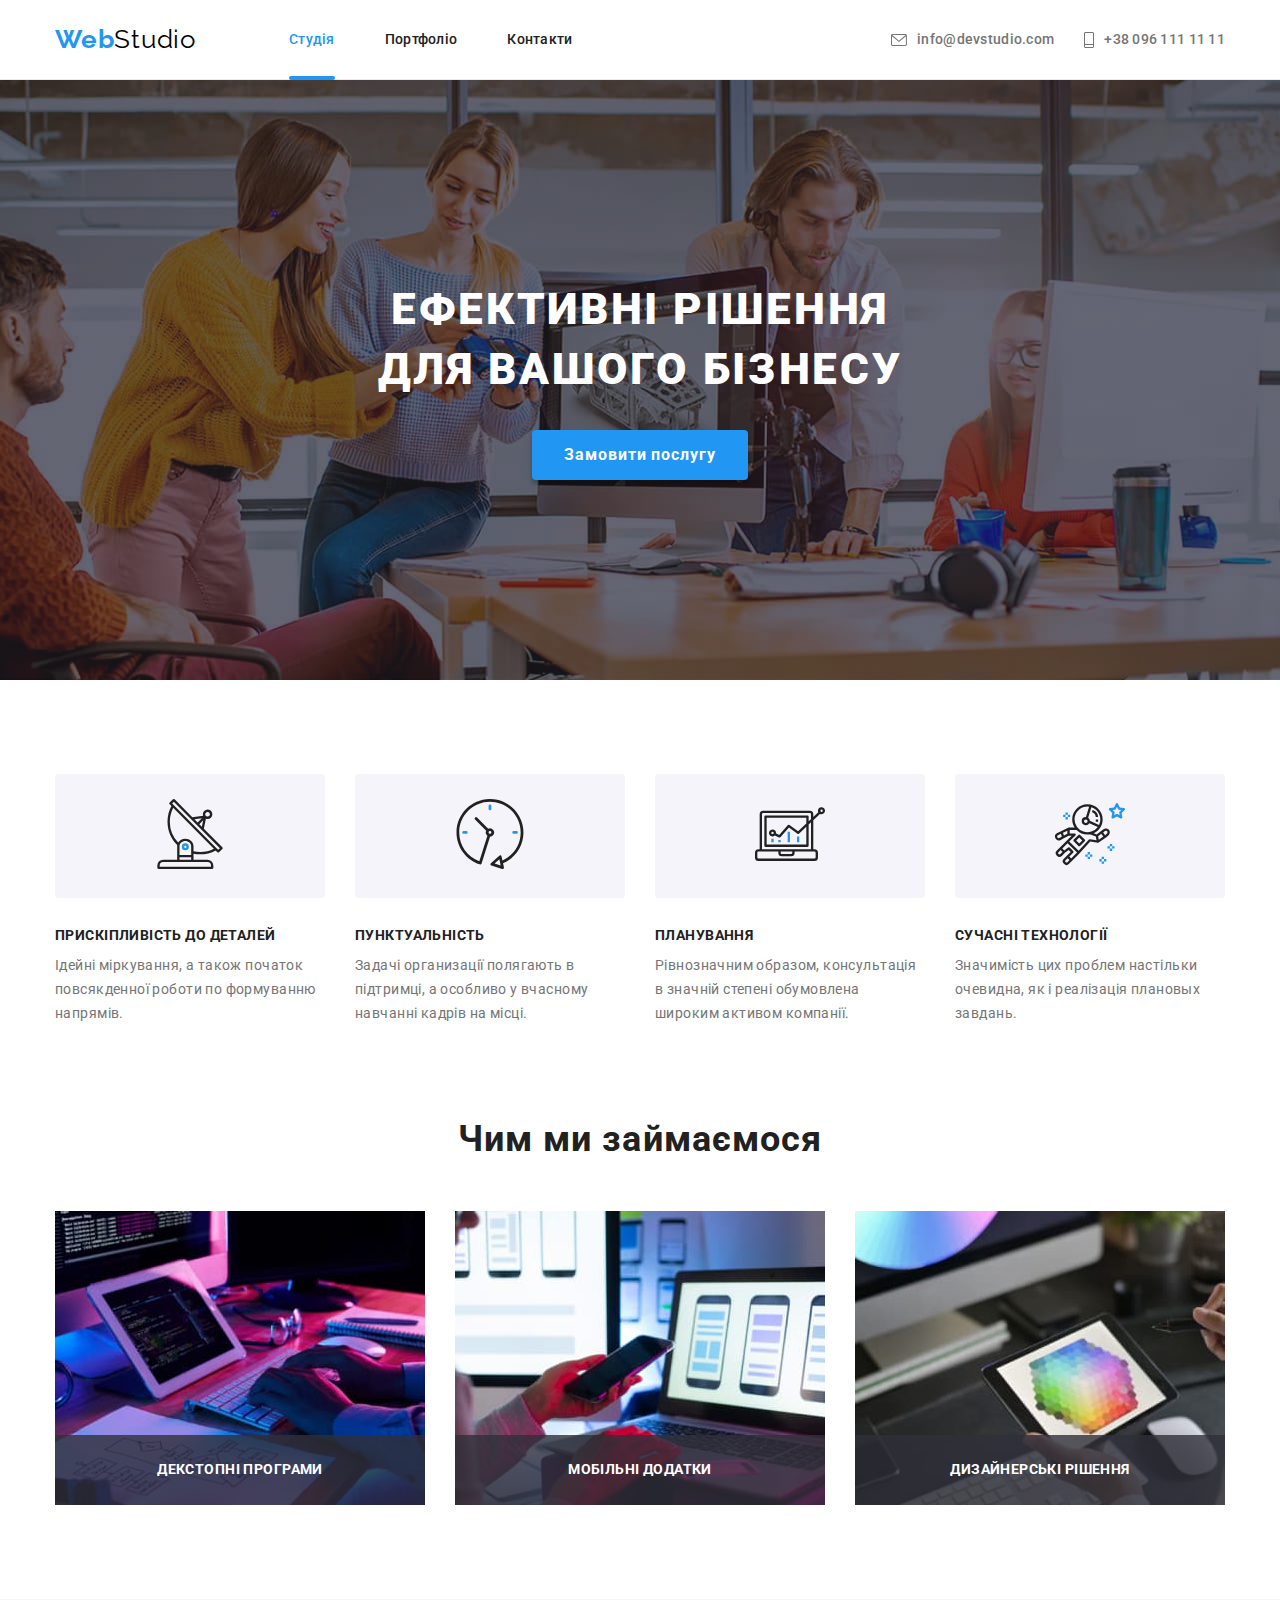
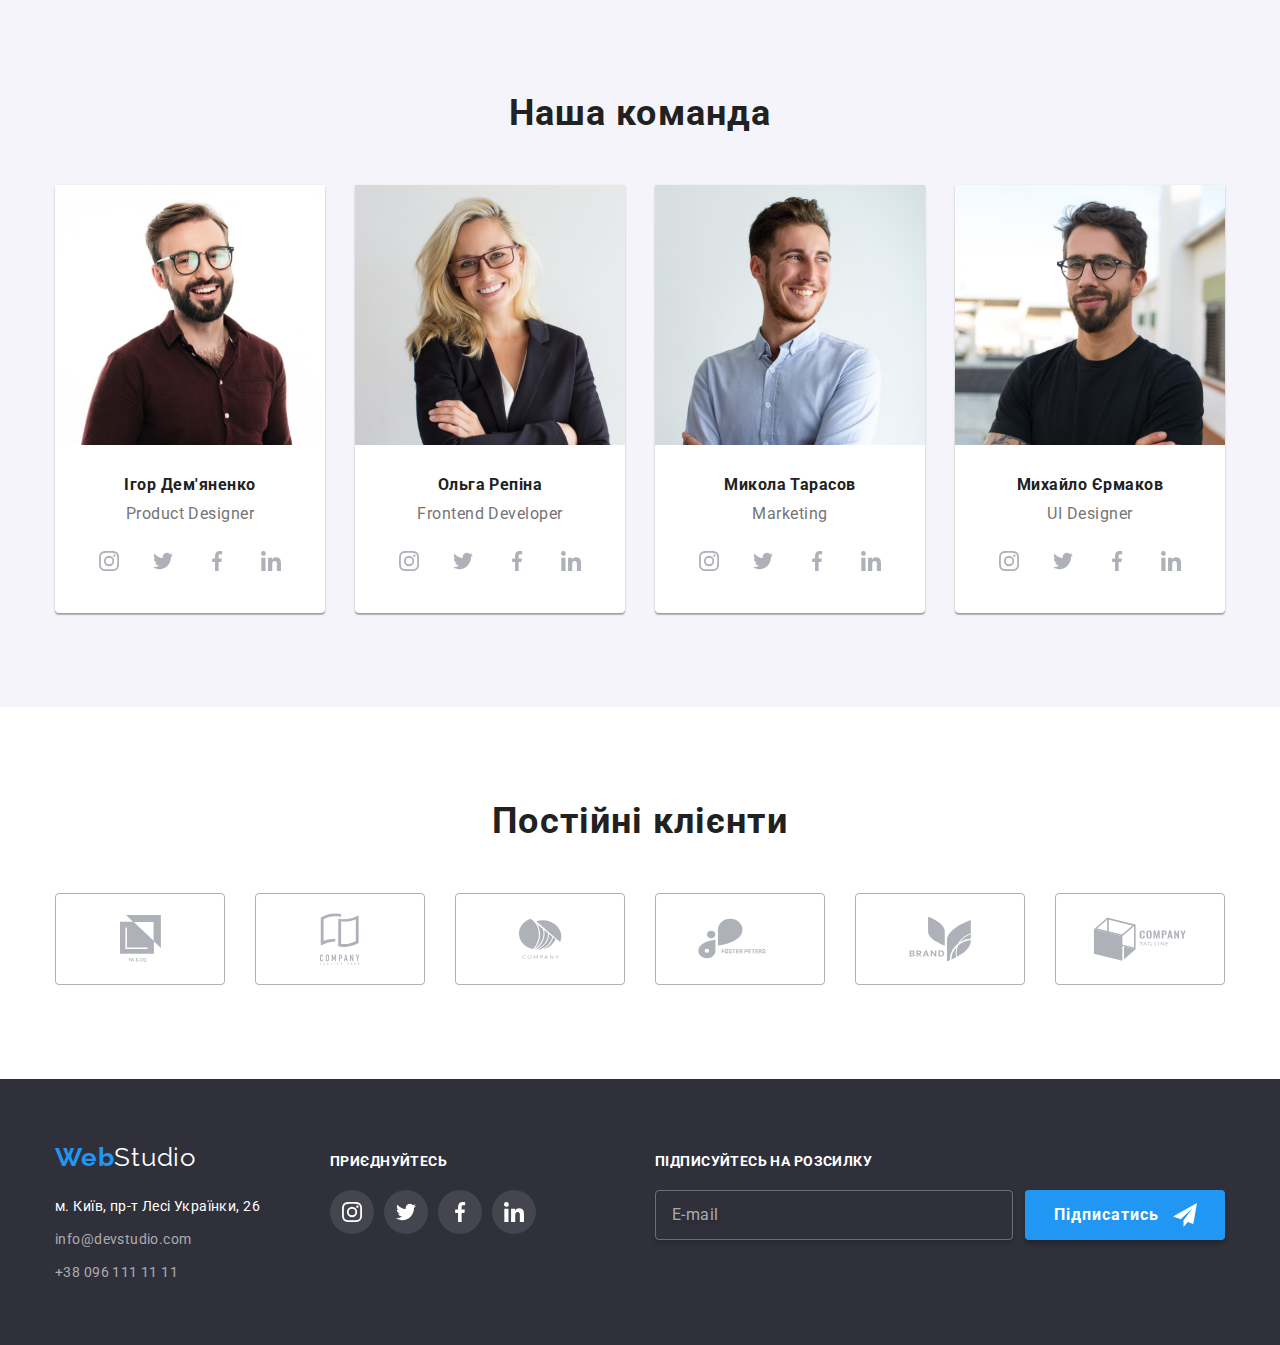
==== index.html @ 71d2a566 "Додавання стартових файлів проекту" ====
<!doctype html>
<html lang="uk-UA">
    <head>
        <meta charset="UTF-8">
        <meta name="viewport" content="width=device-width, initial-scale=1.0">
        <meta http-equiv="X-UA-Compatible" content="ie=edge">
        <title>Головна</title>
        <!--Імпорт шрифтів в HTML5-->
        <link rel="preconnect" href="https://fonts.googleapis.com">
        <link rel="preconnect" href="https://fonts.gstatic.com" crossorigin>
        <link href="https://fonts.googleapis.com/css2?family=Raleway:wght@700&family=Roboto:wght@400;500;700;900&display=swap"
              rel="stylesheet">
        <!--Імпорт зображення на шапку сайту-->
        <link rel="icon" href="./images/goit.jpg" type="image/jpg">
        <!--Підключення стилів-->
        <link rel="stylesheet" href="https://cdnjs.cloudflare.com/ajax/libs/modern-normalize/1.1.0/modern-normalize.min.css">
        <link rel="stylesheet" href="./styles/styles.css" type="text/css">
    </head>
    <!-- ДЗ №6 goit-markup-hw-06 -->

    <body class="body-general">

        <!--Хедер-->
        <header class="header-content">
            <!--Контейнер контенту - ширина 1200px-->
            <div class="container-content">
                <!--Обгортка для хедеру-->
                <div class="header-navigation">

                    <!--Блок навігації-->
                    <nav class="header-navigation">

                        <!--Логотип-->
                        <a class="header-logo" href="./"><span class="logo-prefix">Web</span>Studio</a>

                        <!--Навігація-->
                        <ul class="navigation-list">
                            <li class="navigation-item">
                                <a class="navigation-link current" href="./">Студія</a>
                            </li>
                            <li class="navigation-item">
                                <a class="navigation-link" href="./portfolio.html">Портфоліо</a>
                            </li>
                            <li class="navigation-item">
                                <a class="navigation-link" href="#">Контакти</a>
                            </li>
                        </ul>

                    </nav>

                    <!--Контакти-->
                    <ul class="header-contacts">
                        <li class="contact-item">
                            <a class="email-link" href="mailto:info@devstudio.com">
                                <svg class="contact-image" width="16px" height="12px">
                                    <use href="./images/icons.svg#envelope"></use>
                                </svg>
                                info@devstudio.com</a>
                        </li>
                        <li class="contact-item">
                            <a class="telephone-link" href="tel:380961111111">
                                <svg class="contact-image" width="10px" height="16px">
                                    <use href="./images/icons.svg#smartphone"></use>
                                </svg>
                                +38 096 111 11 11</a>
                        </li>
                    </ul>

                </div>
            </div>
        </header>

        <!--Контент-->
        <main class="main-content">

            <!--Замовлення-->
            <section class="section section-order">
                <!--Контейнер контенту - ширина 1200px-->
                <div class="container-content">

                        <h1 class="order-title">Ефективні рішення для вашого бізнесу</h1>

                        <button class="button" type="button" data-modal-open>Замовити послугу</button>

                </div>
            </section>

            <!--Про нас-->
            <section class="section">
                <!--Контейнер контенту - ширина 1200px-->
                <div class="container-content">

                    <!--Заголовок для секції-->
                    <h2 class="hidden-title">Цей заголовок схований</h2>

                    <!--Наші цілі-->
                    <ul class="box-list">
                        <li class="about-item">
                            <div class="about-box">
                                <svg class="about-image" width="70px" height="70px">
                                    <use href="./images/icons.svg#antenna"></use>
                                </svg>
                            </div>
                            <h3 class="about-title">Прискіпливість до деталей</h3>
                            <p class="about-text">
                                Ідейні міркування, а також початок повсякденної роботи по формуванню напрямів.
                            </p>
                        </li>
                        <li class="about-item">
                            <div class="about-box">
                                <svg class="about-image" width="70px" height="70px">
                                    <use href="./images/icons.svg#clock"></use>
                                </svg>
                            </div>
                            <h3 class="about-title">Пунктуальність</h3>
                            <p class="about-text">
                                Задачі организації полягають в підтримці, а особливо у вчасному навчанні кадрів на
                                місці.
                            </p>
                        </li>
                        <li class="about-item">
                            <div class="about-box">
                                <svg class="about-image" width="70px" height="70px">
                                    <use href="./images/icons.svg#diagram"></use>
                                </svg>
                            </div>
                            <h3 class="about-title">Планування</h3>
                            <p class="about-text">
                                Рівнозначним образом, консультація в значній степені обумовлена широким активом
                                компанії.
                            </p>
                        </li>
                        <li class="about-item">
                            <div class="about-box">
                                <svg class="about-image" width="70px" height="70px">
                                    <use href="./images/icons.svg#astronaut"></use>
                                </svg>
                            </div>
                            <h3 class="about-title">Сучасні технології</h3>
                            <p class="about-text">
                                Значимість цих проблем настільки очевидна, як і реалізація плановых завдань.
                            </p>
                        </li>
                    </ul>

                </div>
            </section>

            <!--Чим ми займаємося-->
            <section class="section section-our-work">
                <!--Контейнер контенту - ширина 1200px-->
                <div class="container-content">

                    <!--Заголовок для секції-->
                    <h2 class="work-title">Чим ми займаємося</h2>

                    <!--Наше покликання-->
                    <ul class="box-list">
                        <li class="work-item">
                            <img class="box-image" src="./images/image1.jpg" alt="Друк коду на клавіатурі"
                                 width="370" title="Втілюємо ваші мрії">
                            <h3 class="work-category">Декстопні програми</h3>
                        </li>
                        <li class="work-item">
                            <img class="box-image" src="./images/image2.jpg" alt="Звірка дизайну сторінки на смартфоні"
                                 width="370" title="Підтримуємо вас на вашому шляху">
                            <h3 class="work-category">Мобільні додатки</h3>
                        </li>
                        <li class="work-item">
                            <img class="box-image" src="./images/image3.jpg" alt="Вибір палітри кольорів на планшеті"
                                 width="370" title="Формуємо стратегію вашого успіху">
                            <h3 class="work-category">Дизайнерські рішення</h3>
                        </li>
                    </ul>

                </div>
            </section>

            <!--Наша команда-->
            <section class="section section-team">
                <!--Контейнер контенту - ширина 1200px-->
                <div class="container-content">

                    <!--Заголовок для секції-->
                    <h2 class="work-title">Наша команда</h2>

                    <!--Кадровий апарат-->
                    <ul class="box-list">

                        <li class="team-item">
                            <img class="box-image" src="./images/photo1.jpg" alt="Фото Ігор Дем'яненко"
                                 width="270" title="Ігор Дем'яненко">
                            <h3 class="team-name">Ігор Дем'яненко</h3>
                            <p class="team-name name-job">Product Designer</p>

                            <!--Соціальці мережі-->
                            <ul class="social-list">
                                <li class="social-item">
                                    <a class="social-link" href="#">
                                        <svg class="social-box" width="20px" height="20px">
                                            <use href="./images/icons.svg#instagram"></use>
                                        </svg>
                                    </a>
                                </li>
                                <li class="social-item">
                                    <a class="social-link" href="#">
                                        <svg class="social-box" width="20px" height="20px">
                                            <use href="./images/icons.svg#twitter"></use>
                                        </svg>
                                    </a>
                                </li>
                                <li class="social-item">
                                    <a class="social-link" href="#">
                                        <svg class="social-box" width="20px" height="20px">
                                            <use href="./images/icons.svg#facebook"></use>
                                        </svg>
                                    </a>
                                </li>
                                <li class="social-item">
                                    <a class="social-link" href="#">
                                        <svg class="social-box" width="20px" height="20px">
                                            <use href="./images/icons.svg#linkedin"></use>
                                        </svg>
                                    </a>
                                </li>
                            </ul>
                        </li>

                        <li class="team-item">
                            <img class="box-image" src="./images/photo2.jpg" alt="Фото Ольга Репіна"
                                 width="270" title="Ольга Репіна">
                            <h3 class="team-name">Ольга Репіна</h3>
                            <p class="team-name name-job">Frontend Developer</p>

                            <!--Соціальці мережі-->
                            <ul class="social-list">
                                <li class="social-item">
                                    <a class="social-link" href="#">
                                        <svg class="social-box" width="20px" height="20px">
                                            <use href="./images/icons.svg#instagram"></use>
                                        </svg>
                                    </a>
                                </li>
                                <li class="social-item">
                                    <a class="social-link" href="#">
                                        <svg class="social-box" width="20px" height="20px">
                                            <use href="./images/icons.svg#twitter"></use>
                                        </svg>
                                    </a>
                                </li>
                                <li class="social-item">
                                    <a class="social-link" href="#">
                                        <svg class="social-box" width="20px" height="20px">
                                            <use href="./images/icons.svg#facebook"></use>
                                        </svg>
                                    </a>
                                </li>
                                <li class="social-item">
                                    <a class="social-link" href="#">
                                        <svg class="social-box" width="20px" height="20px">
                                            <use href="./images/icons.svg#linkedin"></use>
                                        </svg>
                                    </a>
                                </li>
                            </ul>
                        </li>

                        <li class="team-item">
                            <img class="box-image" src="./images/photo3.jpg" alt="Фото Микола Тарасов"
                                 width="270" title="Микола Тарасов">
                            <h3 class="team-name">Микола Тарасов</h3>
                            <p class="team-name name-job">Marketing</p>

                            <!--Соціальці мережі-->
                            <ul class="social-list">
                                <li class="social-item">
                                    <a class="social-link" href="#">
                                        <svg class="social-box" width="20px" height="20px">
                                            <use href="./images/icons.svg#instagram"></use>
                                        </svg>
                                    </a>
                                </li>
                                <li class="social-item">
                                    <a class="social-link" href="#">
                                        <svg class="social-box" width="20px" height="20px">
                                            <use href="./images/icons.svg#twitter"></use>
                                        </svg>
                                    </a>
                                </li>
                                <li class="social-item">
                                    <a class="social-link" href="#">
                                        <svg class="social-box" width="20px" height="20px">
                                            <use href="./images/icons.svg#facebook"></use>
                                        </svg>
                                    </a>
                                </li>
                                <li class="social-item">
                                    <a class="social-link" href="#">
                                        <svg class="social-box" width="20px" height="20px">
                                            <use href="./images/icons.svg#linkedin"></use>
                                        </svg>
                                    </a>
                                </li>
                            </ul>
                        </li>

                        <li class="team-item">
                            <img class="box-image" src="./images/photo4.jpg" alt="Фото Михайло Єрмаков"
                                 width="270" title="Михайло Єрмаков">
                            <h3 class="team-name">Михайло Єрмаков</h3>
                            <p class="team-name name-job">UI Designer</p>

                            <!--Соціальці мережі-->
                            <ul class="social-list">
                                <li class="social-item">
                                    <a class="social-link" href="#">
                                        <svg class="social-box" width="20px" height="20px">
                                            <use href="./images/icons.svg#instagram"></use>
                                        </svg>
                                    </a>
                                </li>
                                <li class="social-item">
                                    <a class="social-link" href="#">
                                        <svg class="social-box" width="20px" height="20px">
                                            <use href="./images/icons.svg#twitter"></use>
                                        </svg>
                                    </a>
                                </li>
                                <li class="social-item">
                                    <a class="social-link" href="#">
                                        <svg class="social-box" width="20px" height="20px">
                                            <use href="./images/icons.svg#facebook"></use>
                                        </svg>
                                    </a>
                                </li>
                                <li class="social-item">
                                    <a class="social-link" href="#">
                                        <svg class="social-box" width="20px" height="20px">
                                            <use href="./images/icons.svg#linkedin"></use>
                                        </svg>
                                    </a>
                                </li>
                            </ul>
                        </li>

                    </ul>

                </div>
            </section>

            <!--Клієнти-->
            <section class="section">
                <!--Контейнер контенту - ширина 1200px-->
                <div class="container-content">

                    <!--Заголовок для секції-->
                    <h2 class="work-title">Постійні клієнти</h2>

                    <!--Клієнтура-->
                    <ul class="box-list">
                        <li class="client-item">
                            <a class="client-link" href="#">
                                <svg class="client-logo" width="41px" height="47px">
                                    <use href="./images/icons.svg#yaco"></use>
                                </svg>
                            </a>
                        </li>
                        <li class="client-item">
                            <a class="client-link" href="#">
                                <svg class="client-logo" width="40px" height="52px">
                                    <use href="./images/icons.svg#companytaglinehere"></use>
                                </svg>
                            </a>
                        </li>
                        <li class="client-item">
                            <a class="client-link" href="#">
                                <svg class="client-logo" width="44px" height="41px">
                                    <use href="./images/icons.svg#company"></use>
                                </svg>
                            </a>
                        </li>
                        <li class="client-item">
                            <a class="client-link" href="#">
                                <svg class="client-logo" width="84px" height="41px">
                                    <use href="./images/icons.svg#fosterpeters"></use>
                                </svg>
                            </a>
                        </li>
                        <li class="client-item">
                            <a class="client-link" href="#">
                                <svg class="client-logo" width="63px" height="46px">
                                    <use href="./images/icons.svg#brand"></use>
                                </svg>
                            </a>
                        </li>
                        <li class="client-item">
                            <a class="client-link" href="#">
                                <svg class="client-logo" width="94px" height="44px">
                                    <use href="./images/icons.svg#companytagline"></use>
                                </svg>
                            </a>
                        </li>
                    </ul>

                </div>
            </section>

        </main>

        <!--Футер-->
        <footer class="footer-content">
            <!--Контейнер контенту - ширина 1200px-->
            <div class="container-content">
                <!--Обгортка для футера-->
                <div class="footer-box">

                    <!--Блок для логотипу та адреси футера-->
                    <div class="footer-contact">

                        <!--Логотип футера-->
                        <a class="header-logo footer-logo" href="./"><span class="logo-prefix">Web</span>Studio</a>

                        <!--Адреса футера-->
                        <address class="footer-address">
                            <ul class="address-list">
                                <li class="address-item">
                                    <a class="address-link" href="https://bit.ly/3pXMvUd" target="_blank"
                                       rel="noopener noreferrer">м. Київ, пр-т Лесі Українки, 26</a>
                                </li>
                                <li class="address-item">
                                    <a class="email-link footer-email" href="mailto:info@devstudio.com">info@devstudio.com</a>
                                </li>
                                <li class="address-item">
                                    <a class="telephone-link footer-telephone" href="tel:380961111111">+38 096 111 11 11</a>
                                </li>
                            </ul>
                        </address>

                    </div>


                    <!--Приєднуйтесь-->
                    <div class="join-box">

                        <h3 class="join-title">Приєднуйтесь</h3>

                        <!--Приєднуйтесь - Соціальці мережі-->
                        <ul class="social-list">
                            <li class="social-item">
                                <a class="social-link join" href="#">
                                    <svg class="social-box" width="20px" height="20px">
                                        <use href="./images/icons.svg#instagram"></use>
                                    </svg>
                                </a>
                            </li>
                            <li class="social-item">
                                <a class="social-link join" href="#">
                                    <svg class="social-box" width="20px" height="20px">
                                        <use href="./images/icons.svg#twitter"></use>
                                    </svg>
                                </a>
                            </li>
                            <li class="social-item">
                                <a class="social-link join" href="#">
                                    <svg class="social-box" width="20px" height="20px">
                                        <use href="./images/icons.svg#facebook"></use>
                                    </svg>
                                </a>
                            </li>
                            <li class="social-item">
                                <a class="social-link join" href="#">
                                    <svg class="social-box" width="20px" height="20px">
                                        <use href="./images/icons.svg#linkedin"></use>
                                    </svg>
                                </a>
                            </li>
                        </ul>

                    </div>

                    <!--Підписуйтесь на розсилку-->
                    <div class="subscription-box">

                        <h3 class="join-title">Підписуйтесь на розсилку</h3>

                        <!--Форма на розсилку-->
                        <form class="subscription-form" action="#" method="post">
                            <label class="hidden-title" for="subscription-email">Введіть email:</label>
                            <input class="subscription-email" type="email" name="subscription-email" id="subscription-email" placeholder="E-mail" required>
                            <button class="button subscription-button" type="submit">Підписатись
                                <svg class="subscription-image" width="24px" height="24px">
                                    <use href="./images/icons.svg#send"></use>
                                </svg>
                            </button>

                        </form>

                    </div>

                </div>
            </div>
        </footer>

        <!--Бекдроп-->
        <div class="backdrop is-hidden" data-modal>

            <!--Модальне вікно-->
            <div class="modal-box" data-box>

                <!--Контент модального вікна-->
                <button class="button-close" title="Закрити" data-modal-close>
                    <svg class="button-close-image" width="11px" height="11px">
                        <use href="./images/icons.svg#close"></use>
                    </svg>
                </button>

                <p class="modal-title">Залишіть свої дані, ми вам перезвонимо</p>

                <!--Форма модального вікна-->
                <form class="modal-form" action="#" method="post" autocomplete="off">

                    <label class="modal-label" for="modal-name">Ім'я</label>
                    <div class="modal-input">
                        <input class="modal-name" type="text" id="modal-name" name="user-name" required>
                        <svg class="modal-input-image" width="12px" height="12px">
                            <use href="./images/icons.svg#person"></use>
                        </svg>
                    </div>

                    <label class="modal-label" for="modal-phone">Телефон</label>
                    <div class="modal-input">
                        <input class="modal-phone" type="tel" id="modal-phone" name="user-phone" required>
                        <svg class="modal-input-image" width="14px" height="14px">
                            <use href="./images/icons.svg#phone"></use>
                        </svg>
                    </div>

                    <label class="modal-label" for="modal-email">Пошта</label>
                    <div class="modal-input">
                        <input class="modal-email" type="email" id="modal-email" name="user-email" required autocomplete="on">
                        <svg class="modal-input-image" width="16px" height="12px">
                            <use href="./images/icons.svg#email"></use>
                        </svg>
                    </div>

                    <label class="modal-label" for="modal-comment">Коментарі</label>
                    <textarea class="modal-comment" id="modal-comment" name="user-comment" placeholder="Введіть текст"></textarea>

                    <label class="modal-label-conditions" for="modal-conditions">

                        <input class="modal-conditions" type="checkbox" id="modal-conditions" value="conditions" name="user-conditions">

                        <div class="conditions-box"></div>

                        <svg class="modal-conditions-image" width="13px" height="10px">
                            <use href="./images/icons.svg#check"></use>
                        </svg>

                        <span class="modal-conditions-title">Погоджуюсь із розсилкою та приймаю</span>

                        <a class="modal-conditions-link" href="#">Умови договору</a>

                    </label>

                    <button class="button modal-button" type="submit" name="form-modal-button">Відправити</button>

                </form>

            </div>

        </div>

        <script src="./js/modal.js"></script>

    </body>

</html>
---- styles/styles.css ----
:root {
    /*Кольори для фону секцій*/
    --primary-section-fon: #2F303A;
    --secondary-section-fon: #F5F4FA;
    --social-fon: rgba(255, 255, 255, 0.1);
    --overlay-fon: rgba(33, 150, 243, 0.9);

    /*Кольори для контенту*/
    --content-color: #FFFFFF;

    /*Кольори рамок*/
    --border-header-color: #ECECEC;
    --border-content-color: #EEEEEE;
    --border-subscription-email: rgba(255, 255, 255, 0.3);
    --modal-form: rgba(33, 33, 33, 0.2);

    /*Кольори тексту*/
    --logo-color: #000000;
    --primary-text-color: #212121;
    --secondary-text-color: #757575;
    --footer-text-color: rgba(255, 255, 255, 0.6);
    --icon-social: #afb1b8;
    --modal-placeholder: rgba(117, 117, 117, 0.5);

    /*Кольори блоків, ефектів ховера і фокусу*/
    --general-color: #2196F3;
    --focus-color: #188ce8;
    --gradient-color-1: #104970;
    --gradient-color-2: #a9a9ad;

    /*Кольори тіней та затемнень*/
    --shadow-button: rgba(0, 0, 0, 0.25);
    --main-shadow-button: rgba(0, 0, 0, 0.15);
    --box-shadow-1: rgba(0, 0, 0, 0.12);
    --box-shadow-2: rgba(0, 0, 0, 0.14);
    --box-shadow-3: rgba(0, 0, 0, 0.2);
    --box-shadow-4: rgba(0, 0, 0, 0.1);
    --box-shadow-5: rgba(0, 0, 0, 0.8);
    --box-shadow-6: rgba(0, 0, 0, 0.06);
    --box-shadow-7: rgba(0, 0, 0, 0.16);
    --box-shadow-8: rgba(47, 48, 58, 0.4);
    --box-shadow-9: rgba(47, 48, 58, 0.8);
}

/*Обнулення стилів браузера*/
html {
    box-sizing: border-box;
}

*,
*::after,
*::before {
    box-sizing: inherit;
    margin: 0;
}

h1,
h2,
h3,
h4,
h5,
h6,
p {
    margin: 0;
}

a {
    text-decoration: none;
    color: inherit;
}

ul {
    list-style: none;
    padding: 0;
    margin: 0;
}

img {
    display: block;
    max-width: 100%;
    height: auto;
}

address {
    font-style: normal;
}

/*Головний шрифт*/
body {
    font-family: 'Roboto', sans-serif;
    font-weight: 500;
    font-size: 14px;
    line-height: 1.14;
    letter-spacing: 0.02em;
}

/* Фон сторінки */
.body-general {
    background-color: var(--content-color);
    color: var(--primary-text-color);
}

/*Контейнер контенту - ширина 1200px*/
.container-content {
    max-width: 1200px;
    padding: 0 15px;
    margin: 0 auto;
}

/*Хедер*/
.header-content {
    /*height: 80px;*/
    background-color: var(--content-color);
    border-bottom: 1px solid var(--border-header-color);
}

/*Обгортка для хедеру та блок навігації*/
.header-navigation {
    display: flex;
    align-items: center;
}

/*Логотип*/
.header-logo {
    display: inline-block;
    font-family: 'Raleway', sans-serif;
    font-weight: 400;
    font-size: 26px;
    line-height: 1.4;
    letter-spacing: 0.03em;
    color: var(--logo-color);
    transition-property: transform;
    transition-duration: 250ms;
    transition-timing-function:
        cubic-bezier(0.4, 0, 0.2, 1);
}

.logo-prefix {
    font-weight: 700;
    line-height: 1.2;
    color: var(--general-color);
}

.header-logo:focus {
    /*outline: none;*/
    transform: scale(1.1);
}

.header-logo:hover {
    transform: scale(1.2);
}

/*Навігація*/
.navigation-list {
    display: flex;
    margin-left: 93px;
}

.navigation-item + .navigation-item {
    margin-left: 50px;
}

.navigation-link {
    display: block;
    position: relative;
    color: var(--primary-text-color);
    padding: 32px 0 31px;
    transition-property: color;
    transition-duration: 250ms;
    transition-timing-function:
        cubic-bezier(0.4, 0, 0.2, 1);
}

/*Декоративний елемент*/
.navigation-link::before {
    content: '';
    position: absolute;
    right: 0;
    bottom: -1px;
    height: 4px;
    width: 0;
    background-color: var(--general-color);
    border-radius: 2px;
    transition-property: width background-color;
    transition-duration: 250ms;
    transition-timing-function:
        cubic-bezier(0.4, 0, 0.2, 1);
}

.current {
    color: var(--general-color);
    transition-property: color;
    transition-duration: 250ms;
    transition-timing-function:
        cubic-bezier(0.4, 0, 0.2, 1);
}

/*Декоративний елемент*/
.current::after {
    content: '';
    position: absolute;
    left: 0;
    bottom: -1px;
    height: 4px;
    width: 100%;
    background-color: var(--general-color);
    border-radius: 2px;
    transition-property: background-color;
    transition-duration: 250ms;
    transition-timing-function:
            cubic-bezier(0.4, 0, 0.2, 1);
}

.navigation-link:focus,
.current:focus {
    color: var(--focus-color);
}

.navigation-link:hover,
.current:hover {
    color: var(--general-color);
}

.navigation-link:focus::before {
    left: 0;
    width: 100%;
    background-color: var(--focus-color);
}

.navigation-link:hover::before {
    left: 0;
    width: 100%;
    background-color: var(--general-color);
}

.current:focus::after {
    background-color: var(--focus-color);
}

.current:hover::after {
    background-color: var(--general-color);
}

/*Контакти*/
.header-contacts {
    display: flex;
    margin-left: auto;
}

.contact-item + .contact-item {
    margin-left: 30px;
}

.email-link,
.telephone-link {
    display: flex;
    position: relative;
    padding: 32px 0 31px;
    align-items: center;
    color: var(--secondary-text-color);
    transition-property: color fill;
    transition-duration: 250ms;
    transition-timing-function:
        cubic-bezier(0.4, 0, 0.2, 1);
}

/*Декоративний елемент*/
/* .email-link::before,
.telephone-link::before {
    content: '';
    position: absolute;
    right: 0;
    bottom: -1px;
    height: 4px;
    width: 0;
    background-color: var(--general-color);
    border-radius: 2px;
    transition-property: width;
    transition-duration: 250ms;
    transition-timing-function:
        cubic-bezier(0.4, 0, 0.2, 1);
}

.email-link:focus::before,
.telephone-link:focus::before {
    left: 0;
    width: 100%;
    background-color: var(--focus-color);
}

.email-link:hover::before,
.telephone-link:hover::before {
    left: 0;
    width: 100%;
    background-color: var(--general-color);
} */

.contact-image {
    display: inline-block;
    margin-right: 10px;
    fill: currentColor;
}

.email-link:focus,
.telephone-link:focus {
    color: var(--focus-color);
    fill: currentColor;
}

.email-link:hover,
.telephone-link:hover {
    color: var(--general-color);
    fill: currentColor;
}

/*Контент*/
.main-content {
    background-color: inherit;
}

.section {
    padding: 94px 0;
}

/*Замовлення*/
.section-order {
    /*height: 600px;*/
    padding: 200px 0;
    text-align: center;
    background-color: var(--primary-section-fon);
    background-image:
        linear-gradient(to right,
            var(--box-shadow-8),
            var(--box-shadow-8)),
        url("../images/photo.jpg");
    background-position: center;
    background-repeat: no-repeat;
}

.order-title {
    margin: 0 auto 30px;
    max-width: 600px;
    font-weight: 900;
    font-size: 44px;
    line-height: 1.36;
    letter-spacing: 0.06em;
    text-transform: uppercase;
    color: var(--content-color);
}

.button {
    background: var(--general-color);
    padding: 10px 32px;
    border: 0;
    border-radius: 4px;
    font-family: inherit;
    font-weight: 700;
    font-size: 16px;
    line-height: 1.88;
    letter-spacing: 0.06em;
    color: var(--content-color);
    box-shadow:
        0 4px 4px var(--shadow-button);
    user-select: none;
    cursor: pointer;
    transition-property: background-color box-shadow text-shadow;
    transition-duration: 250ms;
    transition-timing-function:
        cubic-bezier(0.4, 0, 0.2, 1);
}

.button:focus,
.button:hover {
    background: var(--focus-color);
    box-shadow:
        0 4px 4px var(--main-shadow-button);
}

.button:hover {
    background-image:
        linear-gradient(var(--general-color),
            var(--gradient-color-1));
}

.button:active {
    background-image:
        linear-gradient(var(--general-color),
            var(--gradient-color-1));
    box-shadow:
        inset 4px 4px 8px var(--main-shadow-button),
        inset -4px 4px 4px var(--main-shadow-button),
        inset 4px -4px 4px var(--main-shadow-button),
        inset -4px -4px 4px var(--main-shadow-button);
    text-shadow:
        4px 4px 4px var(--main-shadow-button),
        -4px 4px 4px var(--main-shadow-button),
        4px -4px 4px var(--main-shadow-button),
        -4px -4px 4px var(--main-shadow-button);
}

/*Про нас*/

/*Заголовок для секції*/
.hidden-title {
    position: absolute;
    width: 1px;
    height: 1px;
    margin: -1px;
    border: 0;
    padding: 0;
    white-space: nowrap;
    clip-path: inset(100%);
    clip: rect(0 0 0 0);
    overflow: hidden;
}

/*Наші цілі*/
.box-list {
    display: flex;
    flex-wrap: wrap;
    margin: -15px;
}

.about-item {
    max-width: 270px;
    margin: 15px;
}

.about-box {
    /*height: 120px;*/
    background-color: var(--secondary-section-fon);
    border-radius: 4px;
    padding: 25px 0;
    margin-bottom: 30px;
    text-align: center;
}

.about-image {
    display: inline;
}

.about-title {
    margin-bottom: 10px;
    font-size: inherit;
    line-height: inherit;
    letter-spacing: 0.03em;
    text-transform: uppercase;
}

.about-text {
    font-weight: 400;
    line-height: 1.71;
    letter-spacing: 0.03em;
    color: var(--secondary-text-color);
}

/*Чим ми займаємося*/
.section-our-work {
    padding-top: 0;
    padding-bottom: 94px;
}

/*Заголовок для секції*/
.work-title {
    margin-bottom: 50px;
    font-size: 36px;
    line-height: 1.16;
    letter-spacing: 0.03em;
    text-align: center;
}

/*Наше покликання*/
.work-item {
    position: relative;
    max-width: 370px;
    margin: 15px;
}

.box-image {
    display: block;
    width: 100%;
}

.work-category {
    position: absolute;
    bottom: 0;
    height: 70px;
    width: 100%;
    padding: 27px 0;
    text-transform: uppercase;
    text-align: center;
    font-size: 14px;
    line-height: 1.14;
    letter-spacing: 0.03em;
    color: var(--content-color);
    background-color: var(--box-shadow-9);
}

/*Наша команда*/
.section-team {
    background-color: var(--secondary-section-fon);
}

/*Кадровий апарат*/
.team-item {
    max-width: 270px;
    margin: 15px;
    background-color: var(--content-color);
    box-shadow:
        0 1px 3px var(--box-shadow-1),
        0 1px 1px var(--box-shadow-2),
        0 2px 1px var(--box-shadow-3);
    border-radius: 0 0 4px 4px;
}

.team-name {
    padding-top: 30px;
    padding-bottom: 10px;
    text-align: center;
    font-size: 16px;
    line-height: 1.19;
    letter-spacing: 0.03em;
    color: var(--primary-text-color);
}

.name-job {
    padding-top: 0;
    padding-bottom: 16px;
    font-weight: 400;
    color: var(--secondary-text-color);
}

/*Соціальці мережі*/
.social-list {
    display: flex;
    justify-content: center;
    margin-bottom: 30px;
}

.social-item {
    display: flex;
    width: 44px;
    height: 44px;
}

.social-item + .social-item {
    margin-left: 10px;
}

.social-link {
    display: flex;
    width: 100%;
    height: 100%;
    border-radius: 50%;
    color: var(--icon-social);
    justify-content: center;
    align-items: center;
    cursor: pointer;
    transition-property: color background-color;
    transition-duration: 250ms;
    transition-timing-function:
        cubic-bezier(0.4, 0, 0.2, 1);
}

.social-link:hover,
.social-link:focus {
    background-color: var(--focus-color);
    color: var(--content-color);
}

.social-link:hover {
    background-color: var(--general-color);
}

.social-box {
    display: block;
    fill: currentColor;
    transition-property: fill;
    transition-duration: 250ms;
    transition-timing-function:
        cubic-bezier(0.4, 0, 0.2, 1);
}

.social-box:hover,
.social-box:focus {
    fill: currentColor;
}

/*Клієнти*/

/*Клієнтура*/

.client-item {
    display: block;
    width: 170px;
    height: 92px;
    margin: 15px;
}

.client-link {
    display: flex;
    width: 100%;
    height: 100%;
    border: 1px solid var(--icon-social);
    border-radius: 4px;
    color: var(--icon-social);
    justify-content: center;
    align-items: center;
    transition-property: color;
    transition-duration: 250ms;
    transition-timing-function:
        cubic-bezier(0.4, 0, 0.2, 1);
}

.client-link:focus {
    border: 1px solid var(--focus-color);
    color: var(--focus-color);
}

.client-link:hover {
    border: 1px solid var(--general-color);
    color: var(--general-color);
}

.client-logo {
    display: block;
    fill: currentColor;
}

.client-logo:hover,
.client-logo:focus {
    fill: currentColor;
}

/*Секція постерів*/

/*Фільтр*/
.filter-list {
    display: flex;
    flex-wrap: wrap;
    justify-content: center;
    margin-bottom: 50px;
}

.filter-item:not(:last-child) {
    margin-right: 8px;
}

.filter-button {
    background-image:
        linear-gradient(var(--secondary-section-fon),
            var(--gradient-color-2));
    padding: 6px 22px;
    font-weight: inherit;
    line-height: 1.62;
    letter-spacing: 0.03em;
    color: var(--primary-text-color);
    box-shadow: none;
    transition-property: background-image color box-shadow text-shadow;
    transition-duration: 250ms;
    transition-timing-function:
        cubic-bezier(0.4, 0, 0.2, 1);
}

.cheсked {
    background: var(--focus-color);
    color: var(--content-color);
}

.filter-button:focus,
.filter-button:hover {
    color: var(--content-color);
    box-shadow:
        0px 3px 1px var(--box-shadow-4),
        0px 1px 2px var(--box-shadow-5),
        0px 2px 2px var(--box-shadow-1);
}

.filter-button:active {
    box-shadow:
        0 4px 4px var(--main-shadow-button),
        inset 4px 4px 4px var(--main-shadow-button),
        inset -4px 4px 4px var(--main-shadow-button),
        inset 4px -4px 4px var(--main-shadow-button),
        inset -4px -4px 4px var(--main-shadow-button);
    color: var(--content-color);
}

/*Постери*/
.poster-item {
    /*max-width: 370px;*/
    width: calc((100% - 90px) / 3);
    margin: 15px;
    background-color: var(--content-color);
    border-bottom:
        1px solid var(--border-content-color);
    cursor: pointer;
    transition-property: box-shadow;
    transition-duration: 250ms;
    transition-timing-function:
        cubic-bezier(0.4, 0, 0.2, 1);
}

.poster-item:hover {
    box-shadow:
        0 1px 1px var(--box-shadow-1),
        0 4px 4px var(--box-shadow-6),
        1px 4px 6px var(--box-shadow-7);
}

.poster-overlay {
    position: relative;
    overflow: hidden;
}

.poster-title {
    position: absolute;
    top: 0;
    left: 0;
    width: 100%;
    height: 100%;
    padding: 63px 24px;
    background-color: var(--overlay-fon);
    font-weight: 400;
    font-size: 18px;
    line-height: 1.56;
    letter-spacing: 0.03em;
    color: var(--content-color);
    transition-property: transform;
    transition-duration: 250ms;
    transition-timing-function:
        cubic-bezier(0.4, 0, 0.2, 1);
    transform: translateY(100%);
}

.poster-item:hover .poster-title {
    transform: translateY(0);
}

.poster-text {
    border-left: 1px solid var(--border-content-color);
    border-right: 1px solid var(--border-content-color);
    padding: 20px 23px 19px;
}

.poster-name {
    margin: 0 0 4px;
    font-size: 18px;
    line-height: 2;
    letter-spacing: 0.06em;
    color: var(--primary-text-color);
}

.poster-category {
    font-weight: 400;
    font-size: 16px;
    line-height: 1.87;
    letter-spacing: 0.03em;
    color: var(--secondary-text-color);
}

/*Футер*/
.footer-content {
    /*height: 252px;*/
    background-color: var(--primary-section-fon);
    padding: 60px 0;
}

/*Обгортка для футера*/
.footer-box {
    display: flex;
    align-items: baseline;
}

/*Блок для логотипу та адреси футера*/
.footer-contact,
.footer-address {
    display: block;
}

/*Логотип футера*/
.footer-logo {
    color: var(--content-color);
}

.footer-logo + .footer-address {
    margin-top: 20px;
}

/*Адреса футера*/
.address-list {
    display: flex;
    flex-direction: column;
}

.address-item+.address-item {
    margin-top: 9px;
}

.address-link,
.footer-email,
.footer-telephone {
    font-weight: 400;
    line-height: 1.71;
    letter-spacing: 0.03em;
    color: var(--content-color);
    transition-property: color;
    transition-duration: 250ms;
    transition-timing-function:
            cubic-bezier(0.4, 0, 0.2, 1);
}

.footer-email,
.footer-telephone {
    display: inline;
    padding: 0;
    color: var(--footer-text-color);
}

.address-link:focus,
.footer-email:focus,
.footer-telephone:focus {
    color: var(--focus-color);
}

.address-link:hover,
.footer-email:hover,
.footer-telephone:hover {
    color: var(--general-color);
}

/*Приєднуйтесь*/
.join-box {
    margin-left: 70px;
}

.join-title {
    font-size: 14px;
    letter-spacing: 0.03em;
    color: var(--content-color);
    text-transform: uppercase;
    margin-bottom: 20px;
}

/*Приєднуйтесь - Соціальці мережі*/
.join {
    background-color: var(--social-fon);
    color: var(--content-color);
}

/*Підписуйтесь на розсилку*/
.subscription-box {
    margin-left: auto;
}

/*Форма на розсилку*/
.subscription-form {
    /*width: 570px;*/
    display: flex;
}

.subscription-email + .subscription-button {
    margin-left: 12px;
}

.subscription-email {
    outline: transparent;
    width: 358px;
    height: 50px;
    padding: 15px 16px;
    font-size: 16px;
    line-height: 1.25;
    letter-spacing: 0.03em;
    color: var(--content-color);
    background-color: transparent;
    border: 1px solid var(--border-subscription-email);
    border-radius: 4px;
    box-shadow: 0px 4px 4px var(--main-shadow-button);
    text-shadow: 0px 4px 4px var(--main-shadow-button);
    transition-property: color border;
    transition-duration: 250ms;
    transition-timing-function:
        cubic-bezier(0.4, 0, 0.2, 1);
}

.subscription-email::placeholder {
    color: var(--footer-text-color);
}

.subscription-email:focus {
    border: 1px solid var(--general-color);
    border-radius: 4px;
    caret-color: var(--general-color);
    color: var(--general-color);
}

.subscription-button {
    display: flex;
    justify-content: space-between;
    align-items: center;
    width: 200px;
    padding: 10px 28px 10px 29px;
    /*box-shadow: 0px 4px 4px var(--main-shadow-button);*/
}

.subscription-image {
    display: inline-block;
    fill: currentColor;
}

/*Бекдроп*/
.backdrop {
    position: fixed;
    top: 0;
    left: 0;
    width: 100vw;
    height: 100vh;
    background: var(--box-shadow-3);
    opacity: 1;
    transition-property: opacity;
    transition-duration: 250ms;
    transition-timing-function:
        cubic-bezier(0.4, 0, 0.2, 1);
}

.is-hidden {
    /*visibility: hidden;*/
    opacity: 0;
    pointer-events: none;
}

/*Модальне вікно*/
.modal-box {
    position: absolute;
    width: 528px;
    /*height: 581px;*/
    padding: 40px;
    left: 50%;
    top: 50%;
    transform: translate(-50%, -50%) scale(1);
    background-color: var(--content-color);
    box-shadow:
        0px 1px 3px var(--box-shadow-1),
        0px 1px 1px var(--box-shadow-2),
        0px 2px 1px var(--box-shadow-3);
    border-radius: 4px;
    transition-property: transform;
    transition-duration: 250ms;
    transition-timing-function:
        cubic-bezier(0.4, 0, 0.2, 1);
}

.is-hidden .modal-box {
    transform: translate(-50%, -50%) scale(0);
}

/*Контент модального вікна*/
.button-close {
    position: absolute;
    top: 8px;
    right: 8px;
    width: 30px;
    height: 30px;
    background: var(--content-color);
    border: 1px solid var(--box-shadow-4);
    border-radius: 50%;
    cursor: pointer;
    user-select: none;
    display: flex;
    justify-content: center;
    align-items: center;
    color: var(--logo-color);
}

.button-close-image {
    display: block;
    width: 11px;
    height: 11px;
    fill: currentColor;
    transition-property: fill;
    transition-duration: 250ms;
    transition-timing-function:
        cubic-bezier(0.4, 0, 0.2, 1);
}

.button-close:focus .button-close-image,
.button-close:hover .button-close-image {
    fill: var(--general-color);
}

.modal-title {
    text-align: center;
    font-size: 20px;
    line-height: 1.15;
    letter-spacing: 0.03em;
    color: var(--primary-text-color);
    margin-bottom: 12px;
}

/*Форма модального вікна*/
.modal-form {
    width: 100%;
    display: flex;
    flex-direction: column;
    align-items: center;
}

.modal-label {
    display: block;
    width: 100%;
    margin-bottom: 4px;
    font-weight: 400;
    font-size: 12px;
    line-height: 1.17;
    letter-spacing: 0.01em;
    color: var(--secondary-text-color);
}

.modal-input {
    position: relative;
    width: 100%;
    margin-bottom: 10px;
}

.modal-name,
.modal-phone,
.modal-email,
.modal-comment {
    width: 100%;
    height: 40px;
    padding: 12px 16px 12px 42px;
    border: 1px solid var(--modal-form);
    border-radius: 4px;
    font-size: 14px;
    line-height: 1.14;
    letter-spacing: 0.01em;
    color: var(--primary-text-color);
    transition-property: color, border;
    transition-duration: 250ms;
    transition-timing-function:
        cubic-bezier(0.4, 0, 0.2, 1);
}

.modal-input-image {
    position: absolute;
    top: 50%;
    left: 5%;
    transform: translate(-50%, -50%);
    fill: currentColor;
    transition-property: fill;
    transition-duration: 250ms;
    transition-timing-function:
        cubic-bezier(0.4, 0, 0.2, 1);
}

.modal-comment {
    width: 100%;
    height: 120px;
    padding: 12px 16px;
    margin-bottom: 20px;
    resize: none;
}

.modal-comment::placeholder {
    font-size: 14px;
    line-height: 1.14;
    letter-spacing: 0.01em;
    color: var(--modal-placeholder);
}

.modal-name:focus,
.modal-phone:focus,
.modal-email:focus,
.modal-comment:focus {
    outline: transparent;
    border: 1px solid var(--general-color);
    border-radius: 4px;
    caret-color: var(--general-color);
    color: var(--general-color);
}

.modal-name:focus + .modal-input-image,
.modal-phone:focus + .modal-input-image,
.modal-email:focus + .modal-input-image {
    fill: var(--general-color);
}

.modal-label-conditions {
    position: relative;
    margin: 0 auto 30px;
    padding-left: 23px;
    padding-top: 2px;
    color: var(--secondary-text-color);
    cursor: pointer;
    user-select: none;
}

.modal-conditions {
    position: absolute;
    width: 1px;
    height: 1px;
    margin: -1px;
    border: 0;
    padding: 0;
    clip: rect(0 0 0 0);
    overflow: hidden;
}

.conditions-box {
    position: absolute;
    width: 16px;
    height: 15px;
    border: 2px solid var(--primary-text-color);
    border-radius: 3px;
    left: 8px;
    top: 50%;
    transform: translate(-50%, -50%);
    transition-property: background-color, border;
    transition-duration: 250ms;
    transition-timing-function:
        cubic-bezier(0.4, 0, 0.2, 1);
}

.modal-conditions-image {
    position: absolute;
    left: 8px;
    top: 50%;
    transform: translate(-50%, -50%);
    fill: transparent;
    transition-property: fill;
    transition-duration: 250ms;
    transition-timing-function:
        cubic-bezier(0.4, 0, 0.2, 1);
}

.modal-conditions:focus +
.conditions-box {
    border: 2px solid var(--general-color);
}

.modal-conditions:checked:focus +
.conditions-box {
    border: 2px solid var(--focus-color);
    background-color: var(--focus-color);
}

.modal-conditions:checked +
.conditions-box {
    border: 2px solid var(--general-color);
    background-color: var(--general-color);
}

.modal-conditions:checked ~
.modal-conditions-image {
    fill: var(--content-color);
}

.modal-conditions-title {
    font-weight: 400;
    line-height: 1.71;
    letter-spacing: 0.03em;
}

.modal-conditions-link {
    position: relative;
    color: var(--general-color);
}

.modal-conditions-link:after {
    position: absolute;
    content: '';
    left: 0;
    bottom: 0.11em;
    width: 100%;
    height: 1px;
    background-color: var(--general-color);
}

.modal-button {
    margin: 0 auto;
    padding: 10px 55px;
    /*box-shadow: 0px 4px 4px var(--main-shadow-button);*/
}
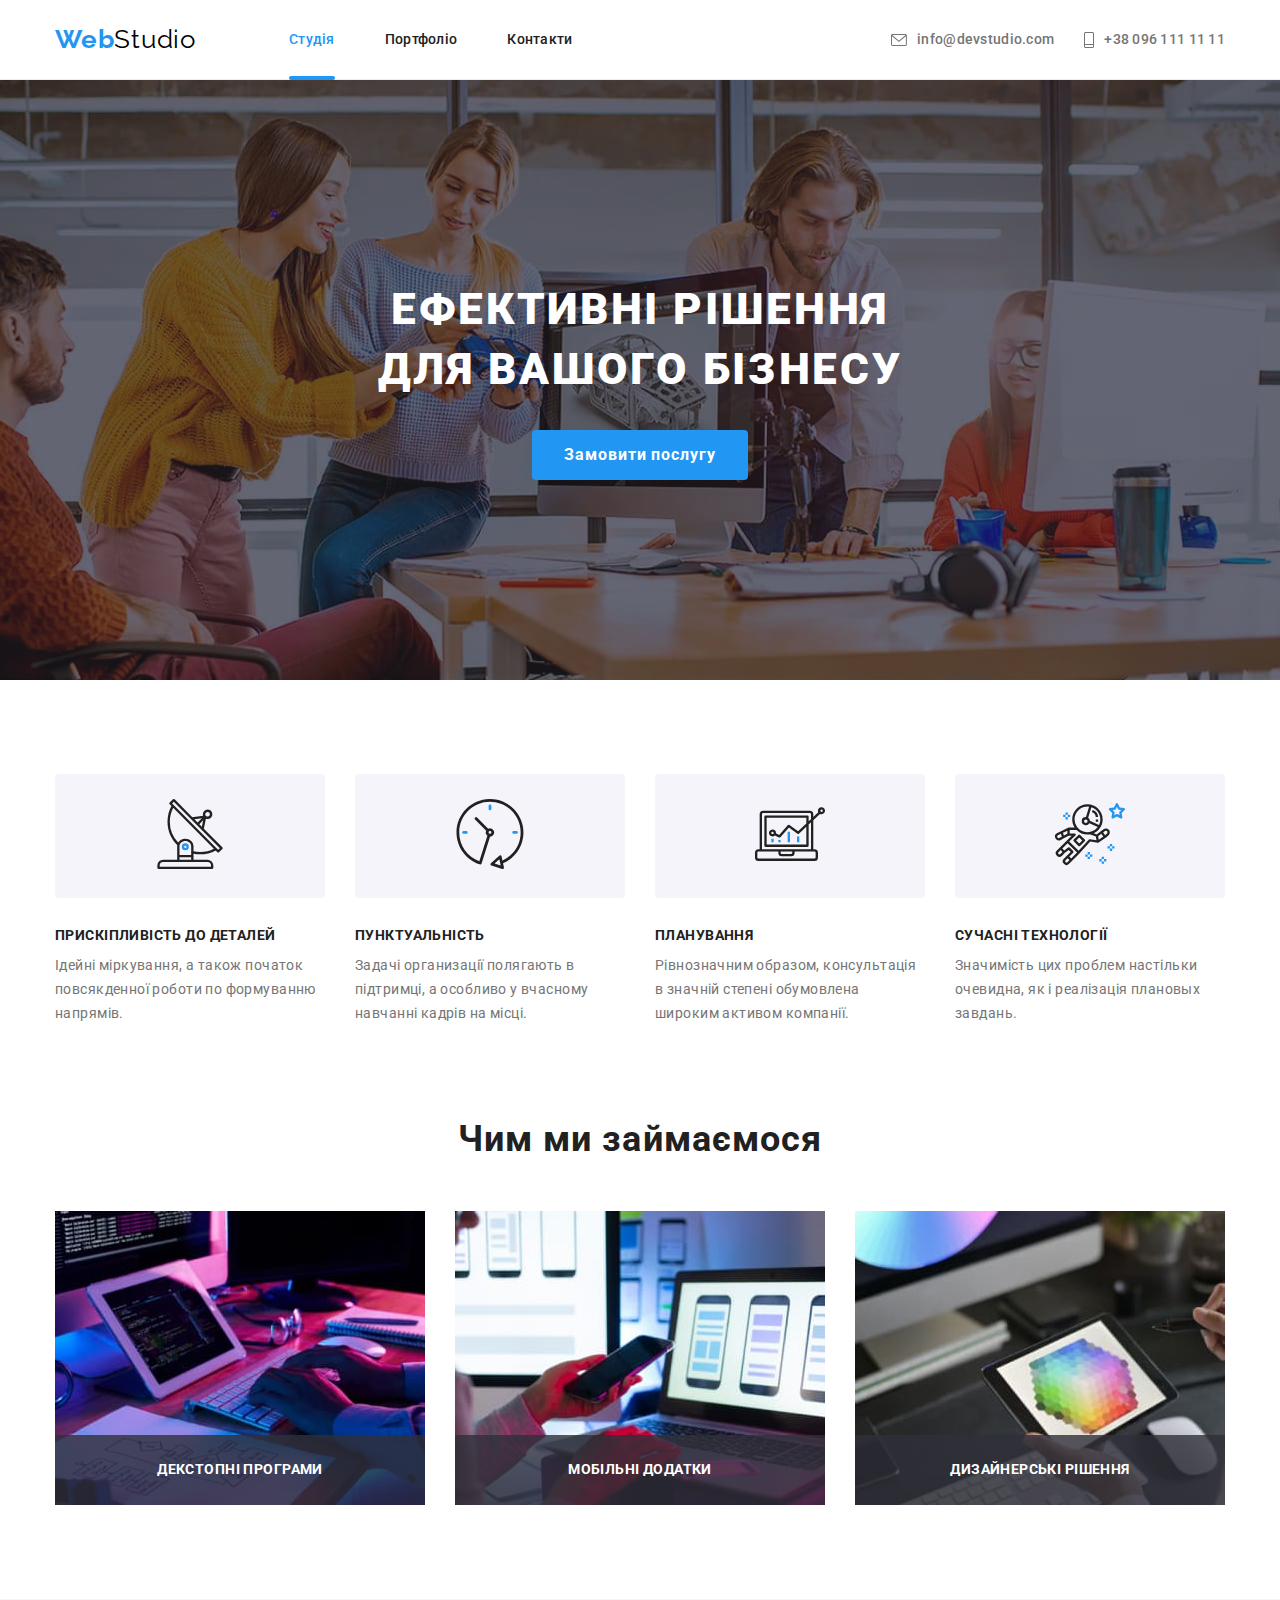
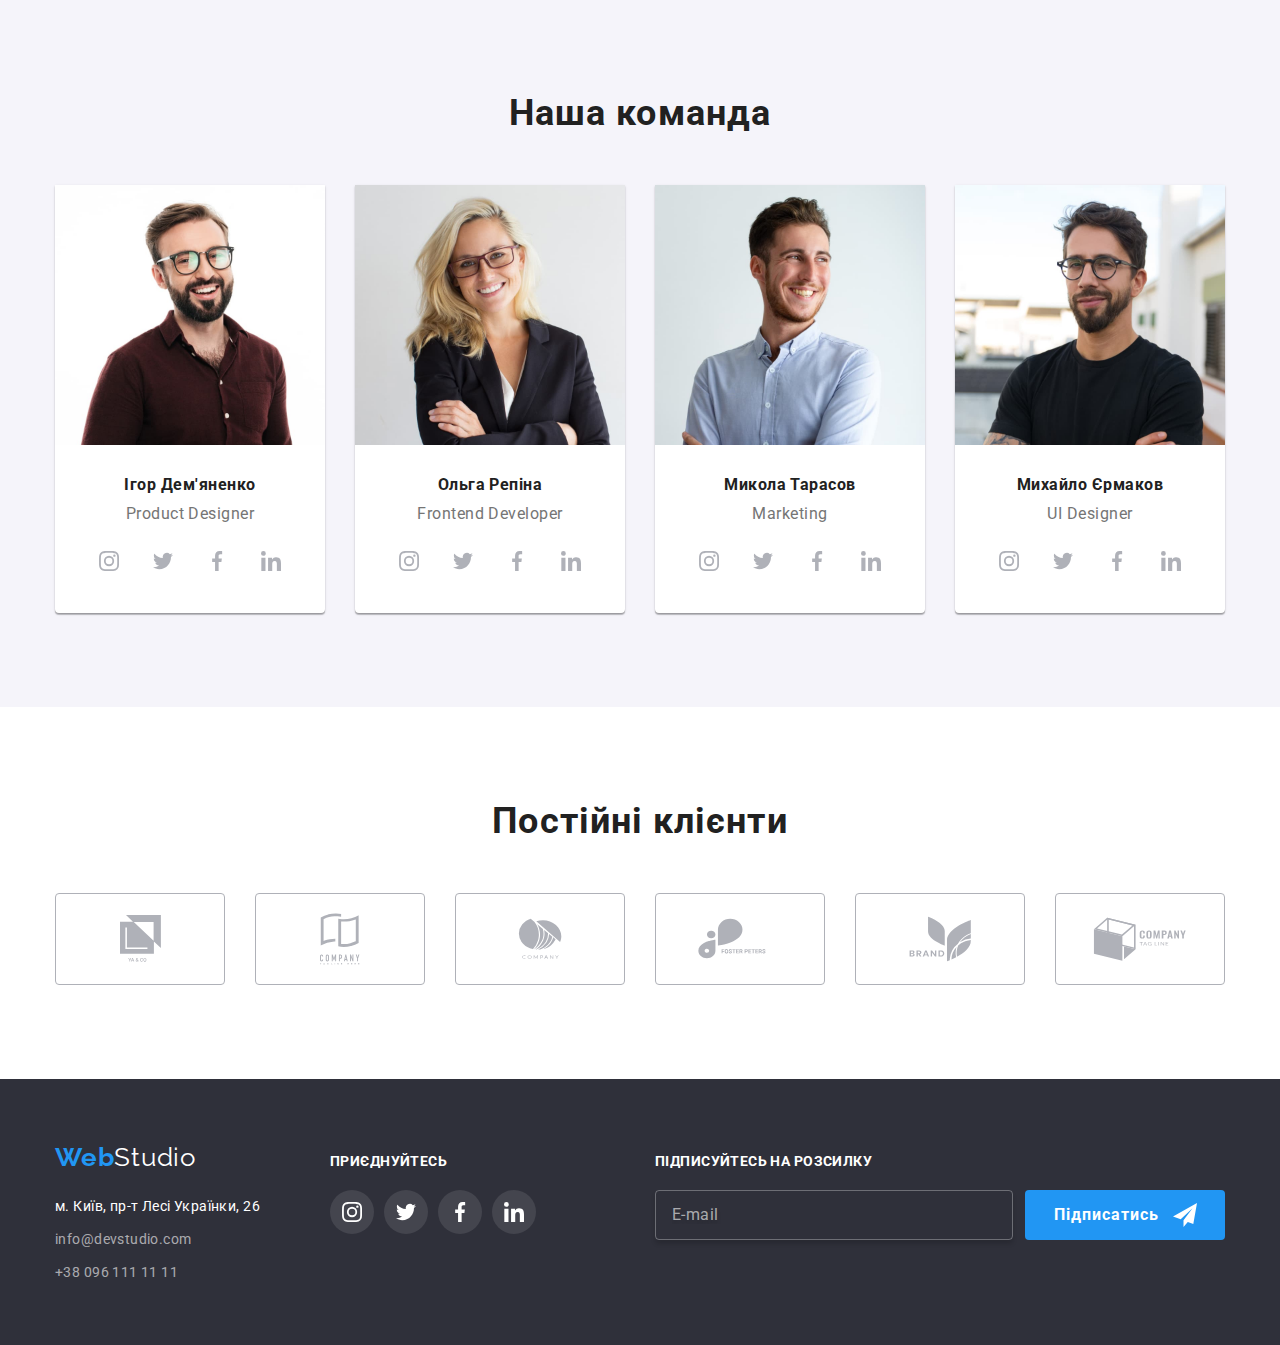
==== commit ac7a1a69: "Поправка чекбоксу модалки" ====
--- a/index.html
+++ b/index.html
@@ -11,7 +11,7 @@
         <link href="https://fonts.googleapis.com/css2?family=Raleway:wght@700&family=Roboto:wght@400;500;700;900&display=swap"
               rel="stylesheet">
         <!--Імпорт зображення на шапку сайту-->
-        <link rel="icon" href="./images/goit.jpg" type="image/jpg">
+        <link rel="icon" href="./images/goit.png" type="image/png">
         <!--Підключення стилів-->
         <link rel="stylesheet" href="https://cdnjs.cloudflare.com/ajax/libs/modern-normalize/1.1.0/modern-normalize.min.css">
         <link rel="stylesheet" href="./styles/styles.css" type="text/css">
@@ -508,7 +508,7 @@
             <div class="modal-box" data-box>
 
                 <!--Контент модального вікна-->
-                <button class="button-close" title="Закрити" data-modal-close>
+                <button class="button-close" type="button" title="Закрити" data-modal-close>
                     <svg class="button-close-image" width="11px" height="11px">
                         <use href="./images/icons.svg#close"></use>
                     </svg>
@@ -546,7 +546,7 @@
                     <label class="modal-label" for="modal-comment">Коментарі</label>
                     <textarea class="modal-comment" id="modal-comment" name="user-comment" placeholder="Введіть текст"></textarea>
 
-                    <label class="modal-label-conditions" for="modal-conditions">
+                    <div class="modal-label-conditions">
 
                         <input class="modal-conditions" type="checkbox" id="modal-conditions" value="conditions" name="user-conditions">
 
@@ -556,11 +556,11 @@
                             <use href="./images/icons.svg#check"></use>
                         </svg>
 
-                        <span class="modal-conditions-title">Погоджуюсь із розсилкою та приймаю</span>
+                        <label class="modal-conditions-title" for="modal-conditions">Погоджуюсь із розсилкою та приймаю</label>
 
                         <a class="modal-conditions-link" href="#">Умови договору</a>
 
-                    </label>
+                    </div>
 
                     <button class="button modal-button" type="submit" name="form-modal-button">Відправити</button>
 
--- a/styles/styles.css
+++ b/styles/styles.css
@@ -85,21 +85,19 @@
     font-style: normal;
 }
 
-/*Головний шрифт*/
-body {
+/*Фон сторінки та головний шрифт*/
+.body-general {
+    background-color: var(--content-color);
+    display: flex;
+    flex-direction: column;
+    min-height: 100vh;
     font-family: 'Roboto', sans-serif;
     font-weight: 500;
     font-size: 14px;
     line-height: 1.14;
     letter-spacing: 0.02em;
-}
-
-/* Фон сторінки */
-.body-general {
-    background-color: var(--content-color);
     color: var(--primary-text-color);
 }
-
 /*Контейнер контенту - ширина 1200px*/
 .container-content {
     max-width: 1200px;
@@ -160,19 +158,11 @@
     margin-left: 50px;
 }
 
-.navigation-link {
-    display: block;
+.navigation-item {
     position: relative;
-    color: var(--primary-text-color);
-    padding: 32px 0 31px;
-    transition-property: color;
-    transition-duration: 250ms;
-    transition-timing-function:
-        cubic-bezier(0.4, 0, 0.2, 1);
-}
-
-/*Декоративний елемент*/
-.navigation-link::before {
+}
+
+.navigation-item::before {
     content: '';
     position: absolute;
     right: 0;
@@ -181,11 +171,102 @@
     width: 0;
     background-color: var(--general-color);
     border-radius: 2px;
-    transition-property: width background-color;
-    transition-duration: 250ms;
-    transition-timing-function:
-        cubic-bezier(0.4, 0, 0.2, 1);
-}
+    /* transition-property: width background-color;
+    transition-duration: 250ms;
+    transition-timing-function:
+        cubic-bezier(0.4, 0, 0.2, 1); */
+
+    animation-name: animation-underline-none;
+    animation-duration: 250ms;
+    animation-direction: alternate;
+    animation-fill-mode: forwards;
+    animation-timing-function: cubic-bezier(0.4, 0, 0.2, 1);
+}
+
+@keyframes animation-underline {
+    0% {
+        left: 0;
+        width: 0;
+        background-color: var(--focus-color);
+    }
+
+    100% {
+        left: 0;
+        width: 100%;
+        background-color: var(--focus-color);
+    }
+}
+
+@keyframes animation-underline-none {
+    0% {
+        right: 0;
+        width: 100%;
+        background-color: var(--focus-color);
+    }
+
+    100% {
+        right: 0;
+        width: 0;
+        background-color: var(--focus-color);
+    }
+}
+
+.navigation-item:focus::before {
+    /* left: 0;
+    width: 100%;
+    background-color: var(--focus-color); */
+
+    animation-name: animation-underline;
+    animation-duration: 250ms;
+    animation-direction: alternate;
+    animation-fill-mode: forwards;
+    animation-timing-function: cubic-bezier(0.4, 0, 0.2, 1);
+}
+
+.navigation-item:hover::before {
+    /* left: 0;
+    width: 100%;
+    background-color: var(--general-color); */
+
+    animation-name: animation-underline;
+    animation-duration: 250ms;
+    animation-direction: alternate;
+    animation-fill-mode: forwards;
+    animation-timing-function: cubic-bezier(0.4, 0, 0.2, 1);
+}
+
+.navigation-link {
+    display: block;
+    position: relative;
+    color: var(--primary-text-color);
+    padding: 32px 0 31px;
+    transition-property: color;
+    transition-duration: 250ms;
+    transition-timing-function:
+        cubic-bezier(0.4, 0, 0.2, 1);
+}
+
+/*Декоративний елемент*/
+/* .navigation-link::before {
+    content: '';
+    position: absolute;
+    right: 0;
+    bottom: -1px;
+    height: 4px;
+    width: 0;
+    background-color: var(--general-color);
+    border-radius: 2px; */
+    /* transition-property: width background-color;
+    transition-duration: 250ms;
+    transition-timing-function:
+        cubic-bezier(0.4, 0, 0.2, 1); */
+
+    /* animation-name: animation-underline-none;
+    animation-duration: 250ms;
+    animation-direction: alternate;
+    animation-fill-mode: forwards;
+    animation-timing-function: cubic-bezier(0.4, 0, 0.2, 1);
+} */
 
 .current {
     color: var(--general-color);
@@ -208,7 +289,7 @@
     transition-property: background-color;
     transition-duration: 250ms;
     transition-timing-function:
-            cubic-bezier(0.4, 0, 0.2, 1);
+        cubic-bezier(0.4, 0, 0.2, 1);
 }
 
 .navigation-link:focus,
@@ -221,17 +302,57 @@
     color: var(--general-color);
 }
 
-.navigation-link:focus::before {
-    left: 0;
-    width: 100%;
-    background-color: var(--focus-color);
-}
-
-.navigation-link:hover::before {
-    left: 0;
-    width: 100%;
-    background-color: var(--general-color);
-}
+/* @keyframes animation-underline {
+    0% {
+        left: 0;
+        width: 0;
+        background-color: var(--focus-color);
+    }
+
+    100% {
+        left: 0;
+        width: 100%;
+        background-color: var(--focus-color);
+    }
+}
+
+@keyframes animation-underline-none {
+    0% {
+        right: 0;
+        width: 100%;
+        background-color: var(--focus-color);
+    }
+
+    100% {
+        right: 0;
+        width: 0;
+        background-color: var(--focus-color);
+    }
+} */
+
+/* .navigation-link:focus::before { */
+    /* left: 0;
+    width: 100%;
+    background-color: var(--focus-color); */
+
+    /* animation-name: animation-underline;
+    animation-duration: 250ms;
+    animation-direction: alternate;
+    animation-fill-mode: forwards;
+    animation-timing-function: cubic-bezier(0.4, 0, 0.2, 1);
+} */
+
+/* .navigation-link:hover::before { */
+    /* left: 0;
+    width: 100%;
+    background-color: var(--general-color); */
+
+    /* animation-name: animation-underline;
+    animation-duration: 250ms;
+    animation-direction: alternate;
+    animation-fill-mode: forwards;
+    animation-timing-function: cubic-bezier(0.4, 0, 0.2, 1);
+} */
 
 .current:focus::after {
     background-color: var(--focus-color);
@@ -316,6 +437,12 @@
 /*Контент*/
 .main-content {
     background-color: inherit;
+    flex: 1 0 auto;
+    /*Ця опція необхідна для того, щоб футер завжди був притиснутий до низу viewport при відсутності контенту*/
+    /* Розширений запис властивості flex:*/
+    /* flex-grow: 1; Коефіцієнт розтягування - коефіцієнт збільшення ширини flex-елементу відносно інших flex-елементів.*/
+    /* flex-shrink: 0; Коефіцієнт звуження - коефіцієнт зменшення ширини flex-елементу щодо інших flex-елементів.*/
+    /* flex-basis: auto; Базова ширина flex-елемента. */
 }
 
 .section {
@@ -359,24 +486,25 @@
     line-height: 1.88;
     letter-spacing: 0.06em;
     color: var(--content-color);
-    box-shadow:
-        0 4px 4px var(--shadow-button);
+    /* box-shadow:
+        0 4px 4px var(--shadow-button); */
     user-select: none;
     cursor: pointer;
-    transition-property: background-color box-shadow text-shadow;
+    transition-property: background-image box-shadow text-shadow;
     transition-duration: 250ms;
     transition-timing-function:
         cubic-bezier(0.4, 0, 0.2, 1);
 }
 
 .button:focus,
-.button:hover {
+.button:hover, 
+.button:active {
     background: var(--focus-color);
     box-shadow:
         0 4px 4px var(--main-shadow-button);
 }
 
-.button:hover {
+/* .button:hover {
     background-image:
         linear-gradient(var(--general-color),
             var(--gradient-color-1));
@@ -396,7 +524,7 @@
         -4px 4px 4px var(--main-shadow-button),
         4px -4px 4px var(--main-shadow-button),
         -4px -4px 4px var(--main-shadow-button);
-}
+} */
 
 /*Про нас*/
 
@@ -613,6 +741,7 @@
 }
 
 .client-link:focus {
+    outline: transparent;
     border: 1px solid var(--focus-color);
     color: var(--focus-color);
 }
@@ -647,9 +776,10 @@
 }
 
 .filter-button {
-    background-image:
+    background: var(--secondary-section-fon);
+    /* background-image:
         linear-gradient(var(--secondary-section-fon),
-            var(--gradient-color-2));
+            var(--gradient-color-2)); */
     padding: 6px 22px;
     font-weight: inherit;
     line-height: 1.62;
@@ -657,9 +787,6 @@
     color: var(--primary-text-color);
     box-shadow: none;
     transition-property: background-image color box-shadow text-shadow;
-    transition-duration: 250ms;
-    transition-timing-function:
-        cubic-bezier(0.4, 0, 0.2, 1);
 }
 
 .cheсked {
@@ -670,19 +797,23 @@
 .filter-button:focus,
 .filter-button:hover {
     color: var(--content-color);
+    /* box-shadow:
+        0px 3px 1px var(--box-shadow-4),
+        0px 1px 2px var(--box-shadow-5),
+        0px 2px 2px var(--box-shadow-1); */
+}
+
+.filter-button:active {
     box-shadow:
         0px 3px 1px var(--box-shadow-4),
         0px 1px 2px var(--box-shadow-5),
         0px 2px 2px var(--box-shadow-1);
-}
-
-.filter-button:active {
-    box-shadow:
+    /* box-shadow:
         0 4px 4px var(--main-shadow-button),
         inset 4px 4px 4px var(--main-shadow-button),
         inset -4px 4px 4px var(--main-shadow-button),
         inset 4px -4px 4px var(--main-shadow-button),
-        inset -4px -4px 4px var(--main-shadow-button);
+        inset -4px -4px 4px var(--main-shadow-button); */
     color: var(--content-color);
 }
 
@@ -917,14 +1048,14 @@
     height: 100vh;
     background: var(--box-shadow-3);
     opacity: 1;
-    transition-property: opacity;
+    transition-property: opacity, visibility;
     transition-duration: 250ms;
     transition-timing-function:
         cubic-bezier(0.4, 0, 0.2, 1);
 }
 
 .is-hidden {
-    /*visibility: hidden;*/
+    visibility: hidden;
     opacity: 0;
     pointer-events: none;
 }
